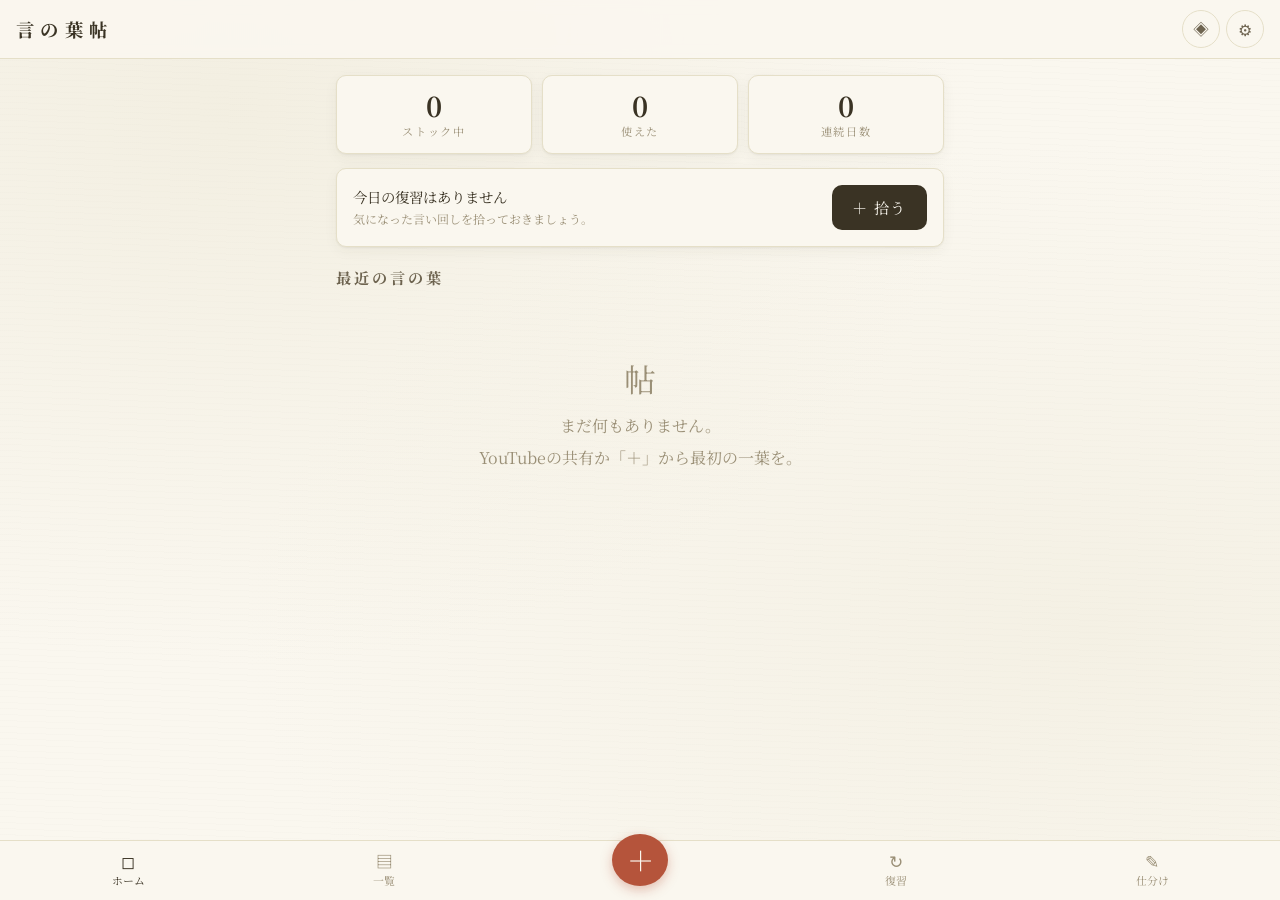
==== index.html @ df6d8426 "言の葉帖: フレーズストックPWAを新規構築 - IndexedDBによるフレーズ保存(text/source/tags/status/SRS情報) - Web Share Target対応: You" ====
<!DOCTYPE html>
<html lang="ja">
<head>
  <meta charset="UTF-8">
  <meta name="viewport" content="width=device-width, initial-scale=1, viewport-fit=cover">
  <meta name="theme-color" content="#FAF7EF">
  <meta name="description" content="見聞きした良い言い回しをワンタップでストックし、間隔反復で定着させるフレーズ帳">
  <title>言の葉帖 — Phrase Stock</title>
  <link rel="manifest" href="./manifest.json">
  <link rel="icon" href="./icons/icon-192.png" type="image/png">
  <link rel="apple-touch-icon" href="./icons/icon-192.png">
  <link rel="preconnect" href="https://fonts.googleapis.com">
  <link rel="preconnect" href="https://fonts.gstatic.com" crossorigin>
  <link href="https://fonts.googleapis.com/css2?family=Noto+Serif+JP:wght@400;500;700&display=swap" rel="stylesheet">
  <link rel="stylesheet" href="./css/style.css">
</head>
<body>
  <header class="app-header">
    <a class="brand" href="#/home">言の葉帖</a>
    <div class="header-actions">
      <button id="btn-flow" class="icon-btn" title="流し見ビュー" aria-label="流し見ビュー">◈</button>
      <button id="btn-settings" class="icon-btn" title="設定" aria-label="設定">⚙</button>
    </div>
  </header>

  <main id="view" aria-live="polite"></main>

  <nav class="tabbar" aria-label="メインナビゲーション">
    <a href="#/home" data-route="home"><span class="tab-icon">◻</span>ホーム</a>
    <a href="#/gallery" data-route="gallery"><span class="tab-icon">▤</span>一覧</a>
    <a href="#/capture" data-route="capture" class="tab-fab" aria-label="キャプチャ">＋</a>
    <a href="#/review" data-route="review"><span class="tab-icon">↻</span>復習<span id="review-badge" class="badge" hidden></span></a>
    <a href="#/sort" data-route="sort"><span class="tab-icon">✎</span>仕分け<span id="sort-badge" class="badge" hidden></span></a>
  </nav>

  <dialog id="settings-dialog">
    <form method="dialog" class="settings-form">
      <h2>設定</h2>
      <label for="gemini-key">Gemini APIキー</label>
      <input type="password" id="gemini-key" placeholder="AIza..." autocomplete="off">
      <p class="hint">仕分けタイムのタグ自動提案に使います。キーは端末内(localStorage)にのみ保存されます。<a href="https://aistudio.google.com/apikey" target="_blank" rel="noopener">取得はこちら</a></p>
      <div class="settings-row">
        <button type="button" id="btn-export" class="ghost-btn">データ書き出し</button>
        <button type="button" id="btn-import" class="ghost-btn">読み込み</button>
        <input type="file" id="import-file" accept="application/json" hidden>
      </div>
      <p class="hint">Androidでは「ホーム画面に追加」すると、YouTubeアプリの共有メニューから直接この帖に送れるようになります。</p>
      <div class="settings-row settings-row--end">
        <button value="cancel" class="ghost-btn">閉じる</button>
        <button value="save" id="btn-save-settings" class="primary-btn">保存</button>
      </div>
    </form>
  </dialog>

  <div id="toast" class="toast" hidden></div>

  <script type="module" src="./js/app.js"></script>
</body>
</html>
---- css/style.css ----
/* ============ 和紙パレット ============ */
:root {
  --washi: #FAF7EF;
  --washi-deep: #F3EEDF;
  --line: #E5DFC8;
  --ink: #3A3324;
  --ink-soft: #6E6450;
  --ink-faint: #9A8F76;
  --accent: #B5543B;      /* 朱 */
  --accent-soft: #F2E3DC;
  --ok: #5B7A4E;
  --serif: "Noto Serif JP", "Hiragino Mincho ProN", "Yu Mincho", "BIZ UDMincho", serif;
  --radius: 10px;
  --shadow: 0 1px 2px rgba(58, 51, 36, 0.06), 0 4px 14px rgba(58, 51, 36, 0.05);
  --tabbar-h: 60px;
}

* { box-sizing: border-box; }

html, body {
  margin: 0;
  padding: 0;
  background: var(--washi);
  color: var(--ink);
  font-family: var(--serif);
  -webkit-font-smoothing: antialiased;
}

body {
  min-height: 100dvh;
  /* 和紙の繊維感 */
  background-image:
    radial-gradient(ellipse at 18% 12%, rgba(229, 223, 200, 0.35) 0%, transparent 50%),
    radial-gradient(ellipse at 85% 70%, rgba(229, 223, 200, 0.28) 0%, transparent 55%),
    repeating-linear-gradient(2deg, transparent 0 5px, rgba(58, 51, 36, 0.012) 5px 6px);
}

a { color: inherit; }
button { font-family: inherit; }

/* ============ ヘッダー / ナビ ============ */
.app-header {
  position: sticky;
  top: 0;
  z-index: 20;
  display: flex;
  align-items: center;
  justify-content: space-between;
  padding: calc(10px + env(safe-area-inset-top)) 16px 10px;
  background: rgba(250, 247, 239, 0.92);
  backdrop-filter: blur(6px);
  border-bottom: 1px solid var(--line);
}

.brand {
  font-size: 1.15rem;
  font-weight: 700;
  letter-spacing: 0.35em;
  text-decoration: none;
}

.header-actions { display: flex; gap: 6px; }

.icon-btn {
  width: 38px;
  height: 38px;
  border: 1px solid var(--line);
  border-radius: 50%;
  background: var(--washi);
  color: var(--ink-soft);
  font-size: 1rem;
  cursor: pointer;
}
.icon-btn:active { background: var(--washi-deep); }

main {
  max-width: 640px;
  margin: 0 auto;
  padding: 16px 16px calc(var(--tabbar-h) + 28px + env(safe-area-inset-bottom));
}

.tabbar {
  position: fixed;
  bottom: 0;
  left: 0;
  right: 0;
  z-index: 20;
  display: flex;
  justify-content: space-around;
  align-items: center;
  height: calc(var(--tabbar-h) + env(safe-area-inset-bottom));
  padding-bottom: env(safe-area-inset-bottom);
  background: rgba(250, 247, 239, 0.96);
  backdrop-filter: blur(6px);
  border-top: 1px solid var(--line);
}

.tabbar a {
  position: relative;
  display: flex;
  flex-direction: column;
  align-items: center;
  gap: 2px;
  font-size: 0.68rem;
  color: var(--ink-faint);
  text-decoration: none;
  min-width: 56px;
}
.tabbar a.active { color: var(--ink); }
.tab-icon { font-size: 1.05rem; line-height: 1; }

.tab-fab {
  width: 52px;
  height: 52px;
  margin-top: -22px;
  border-radius: 50%;
  background: var(--accent);
  color: #FAF7EF !important;
  font-size: 1.7rem !important;
  justify-content: center;
  box-shadow: 0 4px 12px rgba(181, 84, 59, 0.35);
}

.badge {
  position: absolute;
  top: -4px;
  right: 2px;
  min-width: 16px;
  height: 16px;
  padding: 0 4px;
  border-radius: 8px;
  background: var(--accent);
  color: #fff;
  font-size: 0.62rem;
  line-height: 16px;
  text-align: center;
}

/* ============ 共通部品 ============ */
.section-title {
  margin: 20px 0 10px;
  font-size: 0.95rem;
  letter-spacing: 0.2em;
  color: var(--ink-soft);
}

.card {
  background: var(--washi);
  border: 1px solid var(--line);
  border-radius: var(--radius);
  box-shadow: var(--shadow);
}

.pill {
  display: inline-block;
  padding: 3px 10px;
  border-radius: 999px;
  border: 1px solid var(--line);
  font-size: 0.72rem;
  color: var(--ink-soft);
  background: var(--washi-deep);
  white-space: nowrap;
}

.primary-btn {
  padding: 12px 20px;
  border: none;
  border-radius: var(--radius);
  background: var(--ink);
  color: var(--washi);
  font-size: 0.95rem;
  letter-spacing: 0.1em;
  cursor: pointer;
}
.primary-btn:disabled { opacity: 0.4; }

.ghost-btn {
  padding: 10px 16px;
  border: 1px solid var(--line);
  border-radius: var(--radius);
  background: transparent;
  color: var(--ink-soft);
  font-size: 0.85rem;
  cursor: pointer;
}

.accent-btn {
  padding: 12px 20px;
  border: none;
  border-radius: var(--radius);
  background: var(--accent);
  color: #fff;
  font-size: 0.95rem;
  letter-spacing: 0.1em;
  cursor: pointer;
}

.empty-state {
  text-align: center;
  padding: 48px 16px;
  color: var(--ink-faint);
  line-height: 2;
}
.empty-state .big { font-size: 2rem; }

/* ============ ホーム ============ */
.summary-grid {
  display: grid;
  grid-template-columns: repeat(3, 1fr);
  gap: 10px;
}

.summary-card {
  padding: 14px 8px;
  text-align: center;
}
.summary-card .num {
  font-size: 1.7rem;
  font-weight: 700;
  line-height: 1.2;
}
.summary-card .label {
  font-size: 0.7rem;
  color: var(--ink-faint);
  letter-spacing: 0.15em;
}

.review-cta {
  display: flex;
  align-items: center;
  justify-content: space-between;
  gap: 12px;
  margin-top: 14px;
  padding: 16px;
}
.review-cta p { margin: 0; font-size: 0.9rem; }
.review-cta .sub { color: var(--ink-faint); font-size: 0.75rem; margin-top: 4px; }

.recent-item {
  padding: 12px 14px;
  margin-bottom: 8px;
  font-size: 0.9rem;
  line-height: 1.7;
}
.recent-item .meta {
  margin-top: 4px;
  font-size: 0.7rem;
  color: var(--ink-faint);
}

/* ============ キャプチャ ============ */
.capture-form { display: flex; flex-direction: column; gap: 14px; }

.video-preview {
  display: flex;
  gap: 12px;
  padding: 10px;
  align-items: center;
}
.video-preview img {
  width: 120px;
  aspect-ratio: 16 / 9;
  object-fit: cover;
  border-radius: 6px;
  border: 1px solid var(--line);
  background: var(--washi-deep);
}
.video-preview .v-meta { min-width: 0; flex: 1; }
.video-preview .v-title {
  font-size: 0.82rem;
  font-weight: 500;
  line-height: 1.5;
  display: -webkit-box;
  -webkit-line-clamp: 2;
  -webkit-box-orient: vertical;
  overflow: hidden;
}
.video-preview .v-channel {
  font-size: 0.72rem;
  color: var(--ink-faint);
  margin-top: 3px;
}
.time-chip {
  display: inline-block;
  margin-top: 5px;
  padding: 1px 8px;
  border-radius: 4px;
  background: var(--ink);
  color: var(--washi);
  font-size: 0.7rem;
  letter-spacing: 0.05em;
}

.capture-form textarea {
  width: 100%;
  min-height: 120px;
  padding: 14px;
  border: 1px solid var(--line);
  border-radius: var(--radius);
  background: #fff;
  font-family: var(--serif);
  font-size: 1.05rem;
  line-height: 1.9;
  color: var(--ink);
  resize: vertical;
}
.capture-form textarea:focus {
  outline: none;
  border-color: var(--ink-faint);
}

.capture-form input[type="text"] {
  width: 100%;
  padding: 10px 14px;
  border: 1px solid var(--line);
  border-radius: var(--radius);
  background: #fff;
  font-family: var(--serif);
  font-size: 0.9rem;
  color: var(--ink);
}

.field-label {
  font-size: 0.78rem;
  color: var(--ink-soft);
  letter-spacing: 0.1em;
  margin-bottom: 6px;
  display: block;
}
.field-label .opt { color: var(--ink-faint); font-size: 0.68rem; }

/* ============ ギャラリー ============ */
.tag-filter {
  display: flex;
  gap: 8px;
  overflow-x: auto;
  padding: 2px 2px 12px;
  scrollbar-width: none;
  -webkit-overflow-scrolling: touch;
}
.tag-filter::-webkit-scrollbar { display: none; }

.tag-filter .pill { cursor: pointer; flex-shrink: 0; }
.tag-filter .pill.active {
  background: var(--ink);
  color: var(--washi);
  border-color: var(--ink);
}

.masonry {
  columns: 2;
  column-gap: 12px;
}
@media (min-width: 560px) { .masonry { columns: 3; } }

.phrase-card {
  break-inside: avoid;
  margin-bottom: 12px;
  padding: 14px;
  display: flow-root;
}

.phrase-card .p-text {
  font-size: 0.95rem;
  line-height: 1.9;
  margin: 0 0 10px;
  word-break: break-word;
}

.phrase-card .p-tags {
  display: flex;
  flex-wrap: wrap;
  gap: 5px;
  margin-bottom: 8px;
}

.tag-badge {
  display: inline-block;
  padding: 2px 8px;
  border-radius: 999px;
  font-size: 0.65rem;
  letter-spacing: 0.05em;
}

.phrase-card .p-source {
  display: flex;
  align-items: center;
  gap: 8px;
  font-size: 0.68rem;
  color: var(--ink-faint);
  text-decoration: none;
}
.phrase-card .p-source img {
  width: 44px;
  aspect-ratio: 16 / 9;
  object-fit: cover;
  border-radius: 4px;
  border: 1px solid var(--line);
}
.phrase-card .p-source .s-title {
  display: -webkit-box;
  -webkit-line-clamp: 2;
  -webkit-box-orient: vertical;
  overflow: hidden;
  min-width: 0;
}
.phrase-card .unsorted-dot {
  display: inline-block;
  width: 7px;
  height: 7px;
  border-radius: 50%;
  background: var(--accent);
  margin-right: 4px;
  vertical-align: 1px;
}
.phrase-card .p-used {
  font-size: 0.65rem;
  color: var(--ok);
  margin-top: 6px;
}

/* ============ 復習(フラッシュカード) ============ */
.flash-wrap {
  display: flex;
  flex-direction: column;
  align-items: center;
  gap: 18px;
  padding-top: 8vh;
}

.flash-card {
  width: 100%;
  padding: 34px 24px;
  text-align: center;
  animation: cardIn 0.35s ease;
}
@keyframes cardIn {
  from { opacity: 0; transform: translateY(14px); }
  to { opacity: 1; transform: none; }
}

.flash-card .f-text {
  font-size: 1.45rem;
  font-weight: 500;
  line-height: 2;
  margin: 0 0 20px;
}

.flash-card .f-source {
  font-size: 0.75rem;
  color: var(--ink-faint);
  line-height: 1.8;
}
.flash-card .f-source a { color: var(--ink-soft); }

.flash-progress {
  font-size: 0.75rem;
  color: var(--ink-faint);
  letter-spacing: 0.2em;
}

.flash-actions {
  display: flex;
  gap: 12px;
  width: 100%;
}
.flash-actions button { flex: 1; padding: 16px 8px; }

/* ============ 仕分けタイム ============ */
.sort-item { padding: 14px; margin-bottom: 12px; }
.sort-item .s-text {
  font-size: 0.95rem;
  line-height: 1.8;
  margin: 0 0 8px;
}
.sort-item .s-meta {
  font-size: 0.68rem;
  color: var(--ink-faint);
  margin-bottom: 10px;
}
.sort-tags {
  display: flex;
  flex-wrap: wrap;
  gap: 6px;
  margin-bottom: 10px;
}
.sort-tags .pill { cursor: pointer; }
.sort-tags .pill.on {
  background: var(--ink);
  color: var(--washi);
  border-color: var(--ink);
}
.sort-actions { display: flex; gap: 8px; flex-wrap: wrap; align-items: center; }
.sort-actions .grow { flex: 1; }
.tag-input {
  padding: 7px 10px;
  border: 1px dashed var(--line);
  border-radius: 999px;
  background: transparent;
  font-family: var(--serif);
  font-size: 0.75rem;
  width: 110px;
  color: var(--ink);
}
.danger-link {
  background: none;
  border: none;
  color: var(--accent);
  font-size: 0.75rem;
  cursor: pointer;
  padding: 6px;
}
.ai-note { font-size: 0.7rem; color: var(--ink-faint); }

/* ============ 斜めループビュー ============ */
.flow-overlay {
  position: fixed;
  inset: 0;
  z-index: 50;
  background: var(--washi);
  overflow: hidden;
  touch-action: none;
  background-image:
    radial-gradient(ellipse at 20% 10%, rgba(229, 223, 200, 0.4) 0%, transparent 55%),
    radial-gradient(ellipse at 80% 80%, rgba(229, 223, 200, 0.3) 0%, transparent 55%);
}

.flow-close {
  position: absolute;
  top: calc(14px + env(safe-area-inset-top));
  left: 16px;
  z-index: 52;
  width: 40px;
  height: 40px;
  border-radius: 50%;
  border: 1px solid var(--line);
  background: rgba(250, 247, 239, 0.9);
  color: var(--ink);
  font-size: 1.1rem;
  cursor: pointer;
}

.flow-counter {
  position: absolute;
  top: calc(20px + env(safe-area-inset-top));
  right: 20px;
  z-index: 52;
  font-size: 0.8rem;
  letter-spacing: 0.25em;
  color: var(--ink-soft);
  font-variant-numeric: tabular-nums;
}
.flow-counter .cur { font-size: 1.3rem; color: var(--ink); }

.flow-stage {
  position: absolute;
  inset: -30%;
  display: flex;
  justify-content: center;
  transform: rotate(-9deg);
}

.flow-track {
  width: min(72vw, 340px);
  will-change: transform;
}

.flow-card {
  margin-bottom: 20px;
  padding: 20px 18px;
  background: var(--washi);
  border: 1px solid var(--line);
  border-radius: var(--radius);
  box-shadow: var(--shadow);
  transition: opacity 0.3s;
}
.flow-card .p-text {
  font-size: 1.02rem;
  line-height: 2;
  margin: 0;
}
.flow-card .p-meta {
  margin-top: 10px;
  font-size: 0.65rem;
  color: var(--ink-faint);
}
.flow-card.center-near {
  border-color: var(--ink-faint);
}

/* ============ 設定 ============ */
dialog {
  border: 1px solid var(--line);
  border-radius: var(--radius);
  background: var(--washi);
  color: var(--ink);
  max-width: min(92vw, 420px);
  width: 100%;
  padding: 22px;
  font-family: var(--serif);
}
dialog::backdrop { background: rgba(58, 51, 36, 0.35); }

.settings-form h2 {
  margin: 0 0 16px;
  font-size: 1.05rem;
  letter-spacing: 0.2em;
}
.settings-form label {
  display: block;
  font-size: 0.8rem;
  color: var(--ink-soft);
  margin-bottom: 6px;
}
.settings-form input[type="password"] {
  width: 100%;
  padding: 10px 12px;
  border: 1px solid var(--line);
  border-radius: var(--radius);
  font-size: 0.9rem;
  background: #fff;
  font-family: var(--serif);
}
.settings-form .hint {
  font-size: 0.72rem;
  color: var(--ink-faint);
  line-height: 1.8;
}
.settings-row { display: flex; gap: 8px; margin: 12px 0; }
.settings-row--end { justify-content: flex-end; margin-bottom: 0; }

/* ============ トースト ============ */
.toast {
  position: fixed;
  bottom: calc(var(--tabbar-h) + 20px + env(safe-area-inset-bottom));
  left: 50%;
  transform: translateX(-50%);
  z-index: 60;
  background: var(--ink);
  color: var(--washi);
  padding: 10px 20px;
  border-radius: 999px;
  font-size: 0.82rem;
  letter-spacing: 0.08em;
  box-shadow: var(--shadow);
  animation: toastIn 0.25s ease;
  max-width: 86vw;
}
@keyframes toastIn {
  from { opacity: 0; transform: translate(-50%, 8px); }
  to { opacity: 1; transform: translate(-50%, 0); }
}
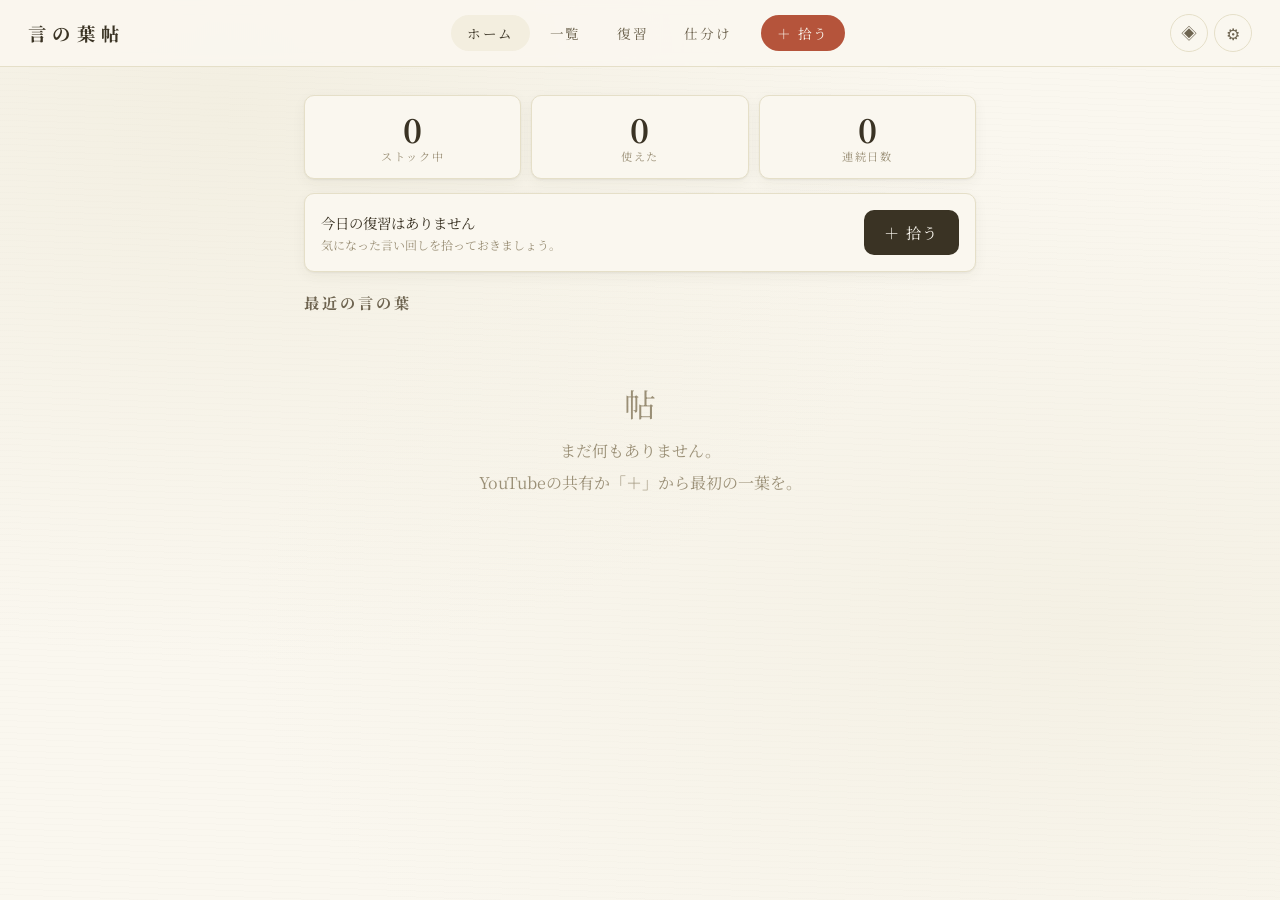
==== commit 92ba2fc8: "PC画面対応 + GitHub Pages自動デプロイ - 880px以上でボトムタブをヘッダーナビに切り替え、ギャラリーは最大4カラムに拡張 - PC向けキャプチャ導線: YouTube URL貼り" ====
--- a/index.html
+++ b/index.html
@@ -17,6 +17,13 @@
 <body>
   <header class="app-header">
     <a class="brand" href="#/home">言の葉帖</a>
+    <nav class="desktop-nav" aria-label="メインナビゲーション(PC)">
+      <a href="#/home" data-route="home">ホーム</a>
+      <a href="#/gallery" data-route="gallery">一覧</a>
+      <a href="#/review" data-route="review">復習<span class="badge review-badge" hidden></span></a>
+      <a href="#/sort" data-route="sort">仕分け<span class="badge sort-badge" hidden></span></a>
+      <a href="#/capture" data-route="capture" class="nav-capture">＋ 拾う</a>
+    </nav>
     <div class="header-actions">
       <button id="btn-flow" class="icon-btn" title="流し見ビュー" aria-label="流し見ビュー">◈</button>
       <button id="btn-settings" class="icon-btn" title="設定" aria-label="設定">⚙</button>
@@ -29,8 +36,8 @@
     <a href="#/home" data-route="home"><span class="tab-icon">◻</span>ホーム</a>
     <a href="#/gallery" data-route="gallery"><span class="tab-icon">▤</span>一覧</a>
     <a href="#/capture" data-route="capture" class="tab-fab" aria-label="キャプチャ">＋</a>
-    <a href="#/review" data-route="review"><span class="tab-icon">↻</span>復習<span id="review-badge" class="badge" hidden></span></a>
-    <a href="#/sort" data-route="sort"><span class="tab-icon">✎</span>仕分け<span id="sort-badge" class="badge" hidden></span></a>
+    <a href="#/review" data-route="review"><span class="tab-icon">↻</span>復習<span class="badge review-badge" hidden></span></a>
+    <a href="#/sort" data-route="sort"><span class="tab-icon">✎</span>仕分け<span class="badge sort-badge" hidden></span></a>
   </nav>
 
   <dialog id="settings-dialog">
--- a/css/style.css
+++ b/css/style.css
@@ -17,6 +17,8 @@
 
 * { box-sizing: border-box; }
 
+[hidden] { display: none !important; }
+
 html, body {
   margin: 0;
   padding: 0;
@@ -60,6 +62,9 @@
 }
 
 .header-actions { display: flex; gap: 6px; }
+
+/* PC用ヘッダーナビ(880px以上で表示、ボトムタブと入れ替え) */
+.desktop-nav { display: none; }
 
 .icon-btn {
   width: 38px;
@@ -628,6 +633,84 @@
 }
 .settings-row { display: flex; gap: 8px; margin: 12px 0; }
 .settings-row--end { justify-content: flex-end; margin-bottom: 0; }
+
+/* ============ PC(880px以上) ============ */
+.kbd-hint { display: none; }
+
+@media (min-width: 880px) {
+  .tabbar { display: none; }
+
+  .app-header { padding: 14px 28px; }
+
+  .desktop-nav {
+    display: flex;
+    align-items: center;
+    gap: 4px;
+    flex: 1;
+    justify-content: center;
+  }
+  .desktop-nav a {
+    position: relative;
+    padding: 8px 16px;
+    border-radius: 999px;
+    text-decoration: none;
+    font-size: 0.85rem;
+    letter-spacing: 0.12em;
+    color: var(--ink-soft);
+  }
+  .desktop-nav a.active {
+    background: var(--washi-deep);
+    color: var(--ink);
+  }
+  .desktop-nav a.nav-capture {
+    margin-left: 10px;
+    background: var(--accent);
+    color: #FAF7EF;
+  }
+  .desktop-nav .badge { top: 0; right: 2px; }
+
+  main {
+    max-width: 720px;
+    padding: 28px 24px 60px;
+  }
+
+  /* ギャラリーは広く使う */
+  body[data-route="gallery"] main { max-width: 1100px; }
+  .masonry { columns: 3; column-gap: 16px; }
+
+  .flash-wrap { max-width: 560px; margin: 0 auto; }
+  .flash-card .f-text { font-size: 1.6rem; }
+
+  .flow-track { width: clamp(320px, 26vw, 420px); }
+
+  .toast { bottom: 48px; }
+
+  .kbd-hint { display: inline; color: var(--ink-faint); }
+
+  .summary-card .num { font-size: 2rem; }
+}
+
+@media (min-width: 1240px) {
+  body[data-route="gallery"] .masonry { columns: 4; }
+}
+
+/* ホバー(マウス環境のみ) */
+@media (hover: hover) and (pointer: fine) {
+  .phrase-card,
+  .recent-item {
+    transition: transform 0.18s ease, box-shadow 0.18s ease;
+  }
+  .phrase-card:hover,
+  .recent-item:hover {
+    transform: translateY(-2px);
+    box-shadow: 0 2px 4px rgba(58, 51, 36, 0.07), 0 10px 24px rgba(58, 51, 36, 0.08);
+  }
+  .primary-btn:hover, .accent-btn:hover { filter: brightness(1.12); }
+  .ghost-btn:hover, .icon-btn:hover { background: var(--washi-deep); }
+  .desktop-nav a:hover { color: var(--ink); }
+  .tag-filter .pill:hover:not(.active) { border-color: var(--ink-faint); }
+  .sort-tags .pill:hover:not(.on) { border-color: var(--ink-faint); }
+}
 
 /* ============ トースト ============ */
 .toast {
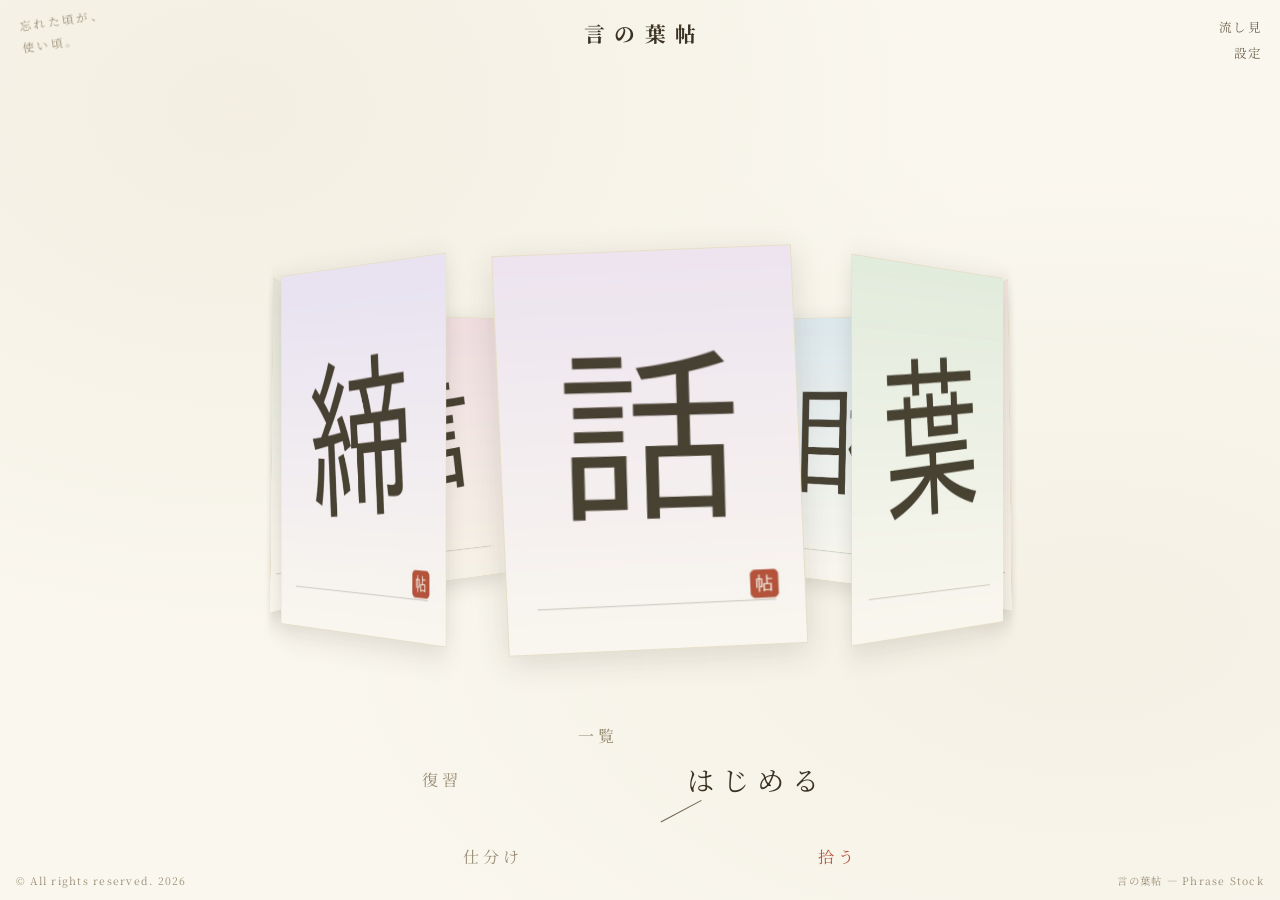
==== commit ad5e2dc3: "シリンダー型ランディングページを追加 - ハッシュ無しで開くと meech213.com 参考の円筒回転ギャラリーを表示 - 自動回転 + ドラッグ/ホイール操作(慣性付き)、カードタップで一覧へ -" ====
--- a/index.html
+++ b/index.html
@@ -16,7 +16,7 @@
 </head>
 <body>
   <header class="app-header">
-    <a class="brand" href="#/home">言の葉帖</a>
+    <a class="brand" href="#/" title="トップページへ">言の葉帖</a>
     <nav class="desktop-nav" aria-label="メインナビゲーション(PC)">
       <a href="#/home" data-route="home">ホーム</a>
       <a href="#/gallery" data-route="gallery">一覧</a>
--- a/css/style.css
+++ b/css/style.css
@@ -633,6 +633,165 @@
 }
 .settings-row { display: flex; gap: 8px; margin: 12px 0; }
 .settings-row--end { justify-content: flex-end; margin-bottom: 0; }
+
+/* ============ ランディング(シリンダー) ============ */
+body[data-route="landing"] .app-header,
+body[data-route="landing"] .tabbar { display: none; }
+body[data-route="landing"] main { max-width: none; padding: 0; }
+
+.landing {
+  position: fixed;
+  inset: 0;
+  overflow: hidden;
+  background: var(--washi);
+  background-image:
+    radial-gradient(ellipse at 18% 12%, rgba(229, 223, 200, 0.35) 0%, transparent 50%),
+    radial-gradient(ellipse at 85% 70%, rgba(229, 223, 200, 0.28) 0%, transparent 55%);
+}
+
+.l-logo {
+  position: absolute;
+  top: calc(18px + env(safe-area-inset-top));
+  left: 50%;
+  transform: translateX(-50%);
+  z-index: 3;
+  font-size: 1.3rem;
+  font-weight: 700;
+  letter-spacing: 0.45em;
+  padding-left: 0.45em; /* letter-spacing分の光学補正 */
+  color: var(--ink);
+  white-space: nowrap;
+}
+
+.l-tagline {
+  position: absolute;
+  top: calc(16px + env(safe-area-inset-top));
+  left: 18px;
+  z-index: 3;
+  font-size: 0.72rem;
+  line-height: 1.9;
+  letter-spacing: 0.2em;
+  color: var(--ink-faint);
+  transform: rotate(-8deg);
+  transform-origin: left top;
+}
+
+.l-links {
+  position: absolute;
+  top: calc(16px + env(safe-area-inset-top));
+  right: 18px;
+  z-index: 3;
+  display: flex;
+  flex-direction: column;
+  align-items: flex-end;
+  gap: 4px;
+}
+.l-links button {
+  background: none;
+  border: none;
+  font-family: var(--serif);
+  font-size: 0.78rem;
+  letter-spacing: 0.18em;
+  color: var(--ink-soft);
+  cursor: pointer;
+  padding: 2px 0;
+}
+
+.l-scene {
+  position: absolute;
+  inset: 0;
+  z-index: 1;
+  display: flex;
+  align-items: center;
+  justify-content: center;
+  perspective: 1500px;
+  touch-action: pan-y;
+  cursor: grab;
+  user-select: none;
+  -webkit-user-select: none;
+}
+.l-scene:active { cursor: grabbing; }
+
+.l-cylinder {
+  position: relative;
+  width: var(--l-card-w, 220px);
+  height: calc(var(--l-card-w, 220px) * 4 / 3);
+  transform-style: preserve-3d;
+  will-change: transform;
+}
+
+.l-card {
+  position: absolute;
+  inset: 0;
+  display: block;
+  border: 1px solid var(--line);
+  background: var(--washi-deep);
+  box-shadow: 0 8px 30px rgba(58, 51, 36, 0.14);
+  overflow: hidden;
+}
+.l-card img {
+  width: 100%;
+  height: 100%;
+  object-fit: cover;
+  display: block;
+  pointer-events: none;
+}
+
+.l-nav {
+  position: absolute;
+  bottom: calc(26px + env(safe-area-inset-bottom));
+  left: 50%;
+  transform: translateX(-50%);
+  z-index: 3;
+  width: min(92vw, 520px);
+  height: 150px;
+}
+.l-n {
+  position: absolute;
+  text-decoration: none;
+  color: var(--ink-faint);
+  letter-spacing: 0.25em;
+  font-size: 1rem;
+  transition: color 0.2s;
+}
+.l-n:hover, .l-n:active { color: var(--ink); }
+.l-n--gallery { top: 0; left: 38%; }
+.l-n--review  { top: 44px; left: 8%; }
+.l-n--home {
+  top: 36px;
+  right: 14%;
+  font-size: 1.7rem;
+  color: var(--ink);
+  letter-spacing: 0.3em;
+}
+.l-n--home::after {
+  content: "";
+  position: absolute;
+  left: -34px;
+  bottom: -14px;
+  width: 46px;
+  height: 22px;
+  border-bottom: 1.5px solid var(--ink-soft);
+  transform: rotate(-28deg);
+}
+.l-n--sort { bottom: 6px; left: 16%; }
+.l-n--capture { bottom: 6px; right: 8%; color: var(--accent); }
+
+.l-copy, .l-credit {
+  position: absolute;
+  bottom: calc(12px + env(safe-area-inset-bottom));
+  z-index: 3;
+  font-size: 0.65rem;
+  letter-spacing: 0.12em;
+  color: var(--ink-faint);
+}
+.l-copy { left: 16px; }
+.l-credit { right: 16px; }
+
+@media (max-width: 560px) {
+  .l-nav { height: 170px; }
+  .l-tagline { font-size: 0.62rem; }
+}
 
 /* ============ PC(880px以上) ============ */
 .kbd-hint { display: none; }
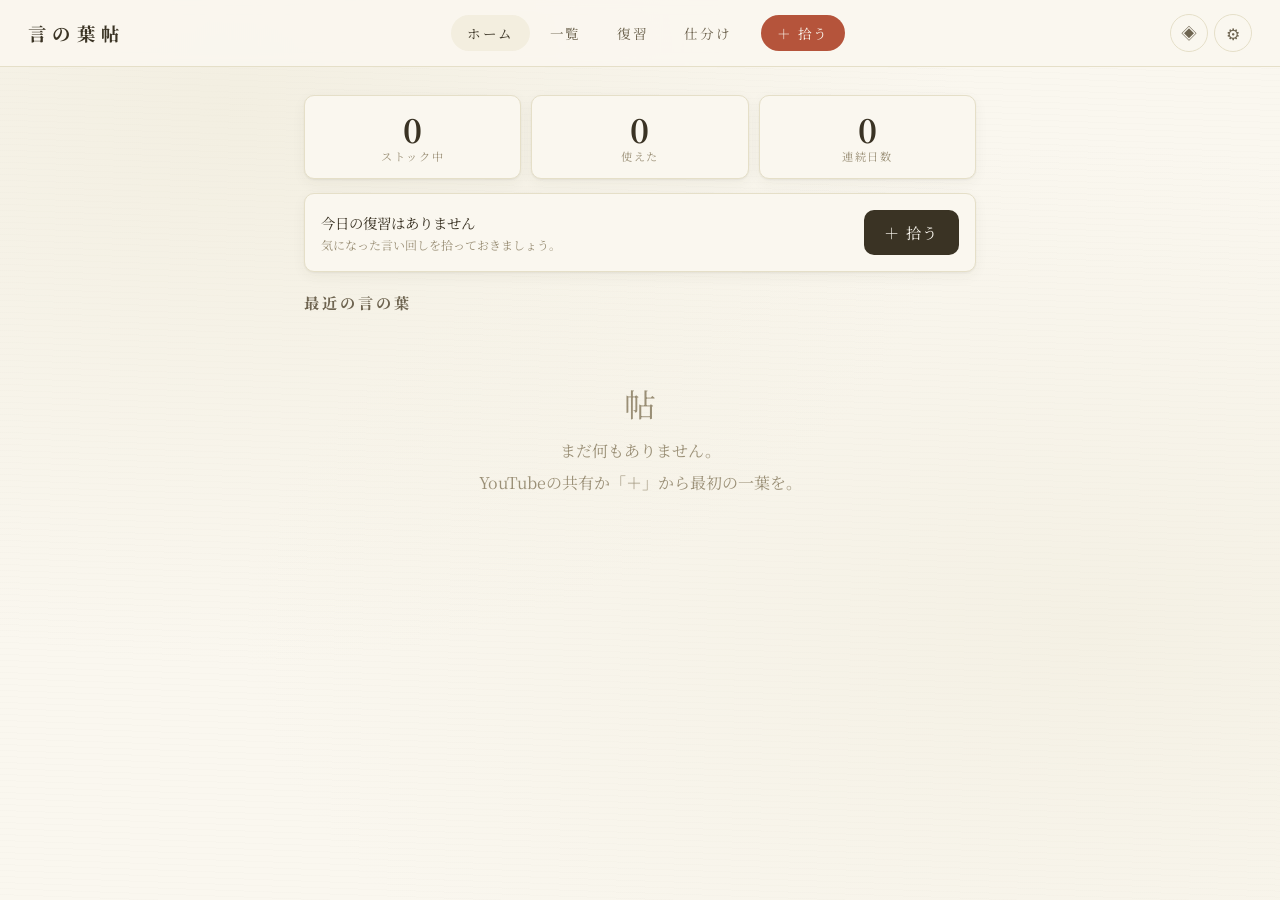
==== commit 592615ff: "Revert "シリンダー型ランディングページを追加" This reverts commit ad5e2dc32884af9aee4eac5548a2ecbba6fb6d68." ====
--- a/index.html
+++ b/index.html
@@ -16,7 +16,7 @@
 </head>
 <body>
   <header class="app-header">
-    <a class="brand" href="#/" title="トップページへ">言の葉帖</a>
+    <a class="brand" href="#/home">言の葉帖</a>
     <nav class="desktop-nav" aria-label="メインナビゲーション(PC)">
       <a href="#/home" data-route="home">ホーム</a>
       <a href="#/gallery" data-route="gallery">一覧</a>
--- a/css/style.css
+++ b/css/style.css
@@ -633,165 +633,6 @@
 }
 .settings-row { display: flex; gap: 8px; margin: 12px 0; }
 .settings-row--end { justify-content: flex-end; margin-bottom: 0; }
-
-/* ============ ランディング(シリンダー) ============ */
-body[data-route="landing"] .app-header,
-body[data-route="landing"] .tabbar { display: none; }
-body[data-route="landing"] main { max-width: none; padding: 0; }
-
-.landing {
-  position: fixed;
-  inset: 0;
-  overflow: hidden;
-  background: var(--washi);
-  background-image:
-    radial-gradient(ellipse at 18% 12%, rgba(229, 223, 200, 0.35) 0%, transparent 50%),
-    radial-gradient(ellipse at 85% 70%, rgba(229, 223, 200, 0.28) 0%, transparent 55%);
-}
-
-.l-logo {
-  position: absolute;
-  top: calc(18px + env(safe-area-inset-top));
-  left: 50%;
-  transform: translateX(-50%);
-  z-index: 3;
-  font-size: 1.3rem;
-  font-weight: 700;
-  letter-spacing: 0.45em;
-  padding-left: 0.45em; /* letter-spacing分の光学補正 */
-  color: var(--ink);
-  white-space: nowrap;
-}
-
-.l-tagline {
-  position: absolute;
-  top: calc(16px + env(safe-area-inset-top));
-  left: 18px;
-  z-index: 3;
-  font-size: 0.72rem;
-  line-height: 1.9;
-  letter-spacing: 0.2em;
-  color: var(--ink-faint);
-  transform: rotate(-8deg);
-  transform-origin: left top;
-}
-
-.l-links {
-  position: absolute;
-  top: calc(16px + env(safe-area-inset-top));
-  right: 18px;
-  z-index: 3;
-  display: flex;
-  flex-direction: column;
-  align-items: flex-end;
-  gap: 4px;
-}
-.l-links button {
-  background: none;
-  border: none;
-  font-family: var(--serif);
-  font-size: 0.78rem;
-  letter-spacing: 0.18em;
-  color: var(--ink-soft);
-  cursor: pointer;
-  padding: 2px 0;
-}
-
-.l-scene {
-  position: absolute;
-  inset: 0;
-  z-index: 1;
-  display: flex;
-  align-items: center;
-  justify-content: center;
-  perspective: 1500px;
-  touch-action: pan-y;
-  cursor: grab;
-  user-select: none;
-  -webkit-user-select: none;
-}
-.l-scene:active { cursor: grabbing; }
-
-.l-cylinder {
-  position: relative;
-  width: var(--l-card-w, 220px);
-  height: calc(var(--l-card-w, 220px) * 4 / 3);
-  transform-style: preserve-3d;
-  will-change: transform;
-}
-
-.l-card {
-  position: absolute;
-  inset: 0;
-  display: block;
-  border: 1px solid var(--line);
-  background: var(--washi-deep);
-  box-shadow: 0 8px 30px rgba(58, 51, 36, 0.14);
-  overflow: hidden;
-}
-.l-card img {
-  width: 100%;
-  height: 100%;
-  object-fit: cover;
-  display: block;
-  pointer-events: none;
-}
-
-.l-nav {
-  position: absolute;
-  bottom: calc(26px + env(safe-area-inset-bottom));
-  left: 50%;
-  transform: translateX(-50%);
-  z-index: 3;
-  width: min(92vw, 520px);
-  height: 150px;
-}
-.l-n {
-  position: absolute;
-  text-decoration: none;
-  color: var(--ink-faint);
-  letter-spacing: 0.25em;
-  font-size: 1rem;
-  transition: color 0.2s;
-}
-.l-n:hover, .l-n:active { color: var(--ink); }
-.l-n--gallery { top: 0; left: 38%; }
-.l-n--review  { top: 44px; left: 8%; }
-.l-n--home {
-  top: 36px;
-  right: 14%;
-  font-size: 1.7rem;
-  color: var(--ink);
-  letter-spacing: 0.3em;
-}
-.l-n--home::after {
-  content: "";
-  position: absolute;
-  left: -34px;
-  bottom: -14px;
-  width: 46px;
-  height: 22px;
-  border-bottom: 1.5px solid var(--ink-soft);
-  transform: rotate(-28deg);
-}
-.l-n--sort { bottom: 6px; left: 16%; }
-.l-n--capture { bottom: 6px; right: 8%; color: var(--accent); }
-
-.l-copy, .l-credit {
-  position: absolute;
-  bottom: calc(12px + env(safe-area-inset-bottom));
-  z-index: 3;
-  font-size: 0.65rem;
-  letter-spacing: 0.12em;
-  color: var(--ink-faint);
-}
-.l-copy { left: 16px; }
-.l-credit { right: 16px; }
-
-@media (max-width: 560px) {
-  .l-nav { height: 170px; }
-  .l-tagline { font-size: 0.62rem; }
-}
 
 /* ============ PC(880px以上) ============ */
 .kbd-hint { display: none; }
